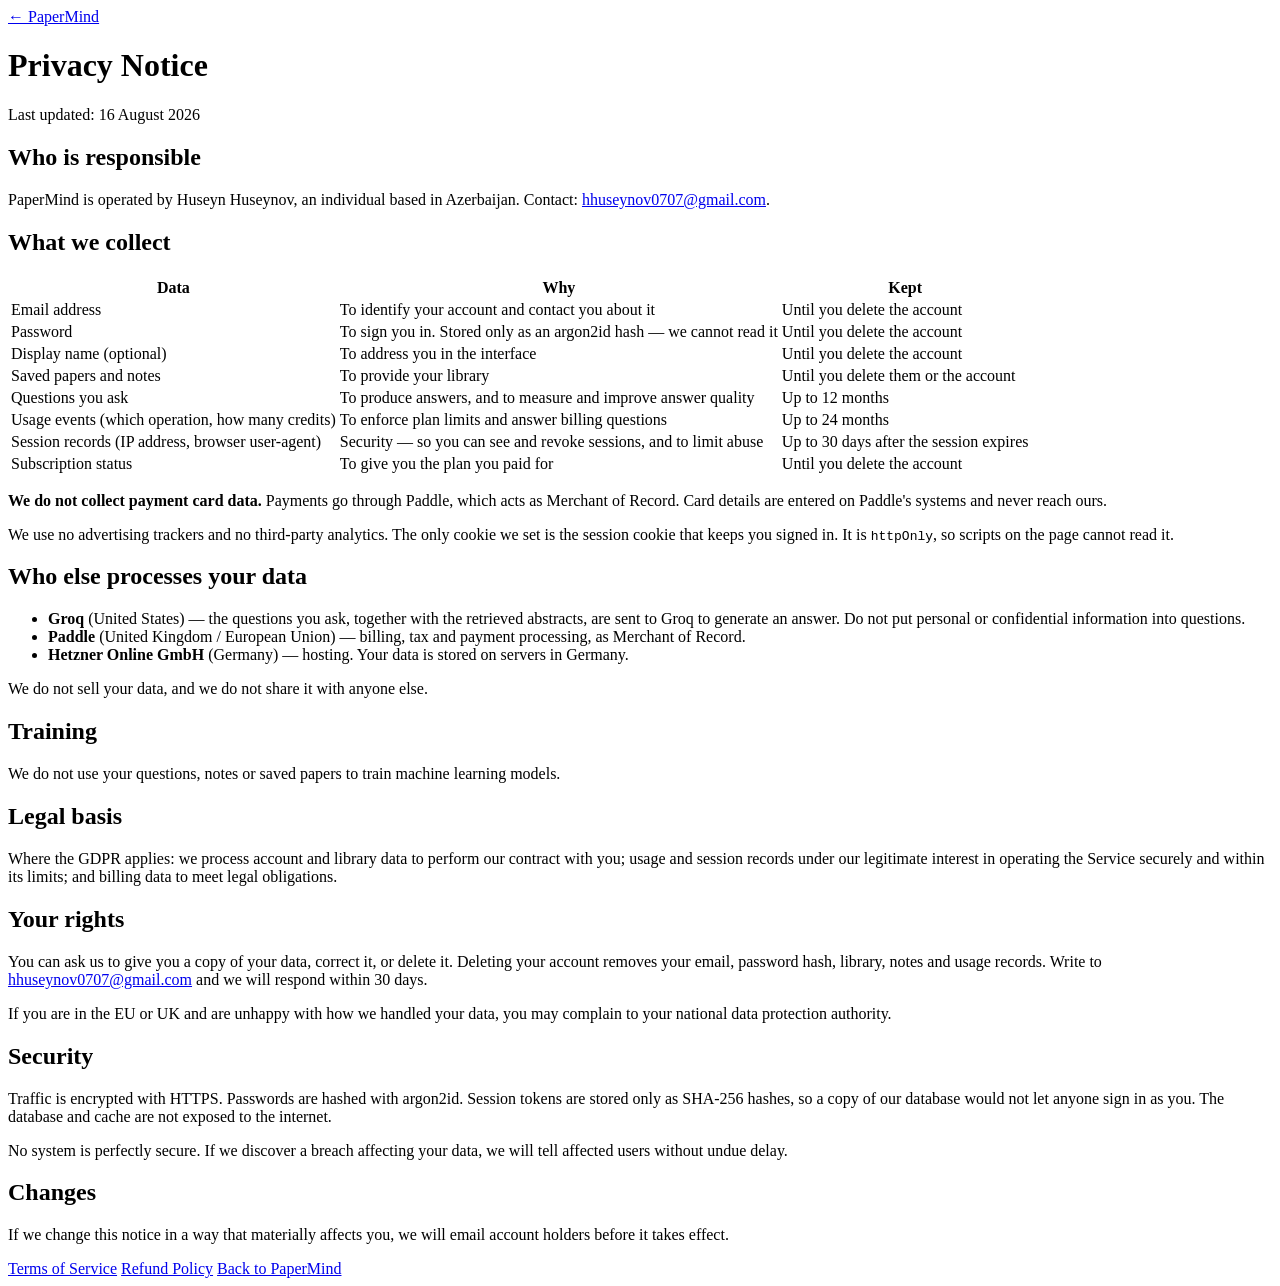
==== backend/app/static/privacy.html @ 2d725484 "feat: hüquqi sehifeler — Paddle domen tesdiqi ucun mecburi Paddle-da domen "Pending" statusundadir v" ====
<!doctype html>
<html lang="en">
<head>
  <meta charset="utf-8">
  <meta name="viewport" content="width=device-width, initial-scale=1">
  <title>Privacy Notice — PaperMind</title>
  <link rel="icon" href="/icon.svg" type="image/svg+xml">
  <link rel="stylesheet" href="/style.css?v=3.2.1">
  <link rel="stylesheet" href="/legal.css?v=1">
</head>
<body class="legal">
<main class="legal-wrap">
  <a class="legal-back" href="/">&larr; PaperMind</a>
  <h1>Privacy Notice</h1>
  <p class="legal-meta">Last updated: 16 August 2026</p>

  <h2>Who is responsible</h2>
  <p>
    PaperMind is operated by Huseyn Huseynov, an individual based in Azerbaijan.
    Contact: <a href="mailto:hhuseynov0707@gmail.com">hhuseynov0707@gmail.com</a>.
  </p>

  <h2>What we collect</h2>
  <table class="legal-table">
    <thead><tr><th>Data</th><th>Why</th><th>Kept</th></tr></thead>
    <tbody>
      <tr>
        <td>Email address</td>
        <td>To identify your account and contact you about it</td>
        <td>Until you delete the account</td>
      </tr>
      <tr>
        <td>Password</td>
        <td>To sign you in. Stored only as an argon2id hash — we cannot read it</td>
        <td>Until you delete the account</td>
      </tr>
      <tr>
        <td>Display name (optional)</td>
        <td>To address you in the interface</td>
        <td>Until you delete the account</td>
      </tr>
      <tr>
        <td>Saved papers and notes</td>
        <td>To provide your library</td>
        <td>Until you delete them or the account</td>
      </tr>
      <tr>
        <td>Questions you ask</td>
        <td>To produce answers, and to measure and improve answer quality</td>
        <td>Up to 12 months</td>
      </tr>
      <tr>
        <td>Usage events (which operation, how many credits)</td>
        <td>To enforce plan limits and answer billing questions</td>
        <td>Up to 24 months</td>
      </tr>
      <tr>
        <td>Session records (IP address, browser user-agent)</td>
        <td>Security — so you can see and revoke sessions, and to limit abuse</td>
        <td>Up to 30 days after the session expires</td>
      </tr>
      <tr>
        <td>Subscription status</td>
        <td>To give you the plan you paid for</td>
        <td>Until you delete the account</td>
      </tr>
    </tbody>
  </table>

  <p>
    <strong>We do not collect payment card data.</strong> Payments go through
    Paddle, which acts as Merchant of Record. Card details are entered on
    Paddle's systems and never reach ours.
  </p>
  <p>
    We use no advertising trackers and no third-party analytics. The only
    cookie we set is the session cookie that keeps you signed in. It is
    <code>httpOnly</code>, so scripts on the page cannot read it.
  </p>

  <h2>Who else processes your data</h2>
  <ul>
    <li>
      <strong>Groq</strong> (United States) — the questions you ask, together
      with the retrieved abstracts, are sent to Groq to generate an answer.
      Do not put personal or confidential information into questions.
    </li>
    <li>
      <strong>Paddle</strong> (United Kingdom / European Union) — billing,
      tax and payment processing, as Merchant of Record.
    </li>
    <li>
      <strong>Hetzner Online GmbH</strong> (Germany) — hosting. Your data is
      stored on servers in Germany.
    </li>
  </ul>
  <p>We do not sell your data, and we do not share it with anyone else.</p>

  <h2>Training</h2>
  <p>
    We do not use your questions, notes or saved papers to train machine
    learning models.
  </p>

  <h2>Legal basis</h2>
  <p>
    Where the GDPR applies: we process account and library data to perform our
    contract with you; usage and session records under our legitimate interest
    in operating the Service securely and within its limits; and billing data
    to meet legal obligations.
  </p>

  <h2>Your rights</h2>
  <p>
    You can ask us to give you a copy of your data, correct it, or delete it.
    Deleting your account removes your email, password hash, library, notes and
    usage records. Write to
    <a href="mailto:hhuseynov0707@gmail.com">hhuseynov0707@gmail.com</a> and we
    will respond within 30 days.
  </p>
  <p>
    If you are in the EU or UK and are unhappy with how we handled your data,
    you may complain to your national data protection authority.
  </p>

  <h2>Security</h2>
  <p>
    Traffic is encrypted with HTTPS. Passwords are hashed with argon2id.
    Session tokens are stored only as SHA-256 hashes, so a copy of our database
    would not let anyone sign in as you. The database and cache are not exposed
    to the internet.
  </p>
  <p>
    No system is perfectly secure. If we discover a breach affecting your data,
    we will tell affected users without undue delay.
  </p>

  <h2>Changes</h2>
  <p>
    If we change this notice in a way that materially affects you, we will
    email account holders before it takes effect.
  </p>

  <nav class="legal-links">
    <a href="/terms.html">Terms of Service</a>
    <a href="/refunds.html">Refund Policy</a>
    <a href="/">Back to PaperMind</a>
  </nav>
</main>
</body>
</html>
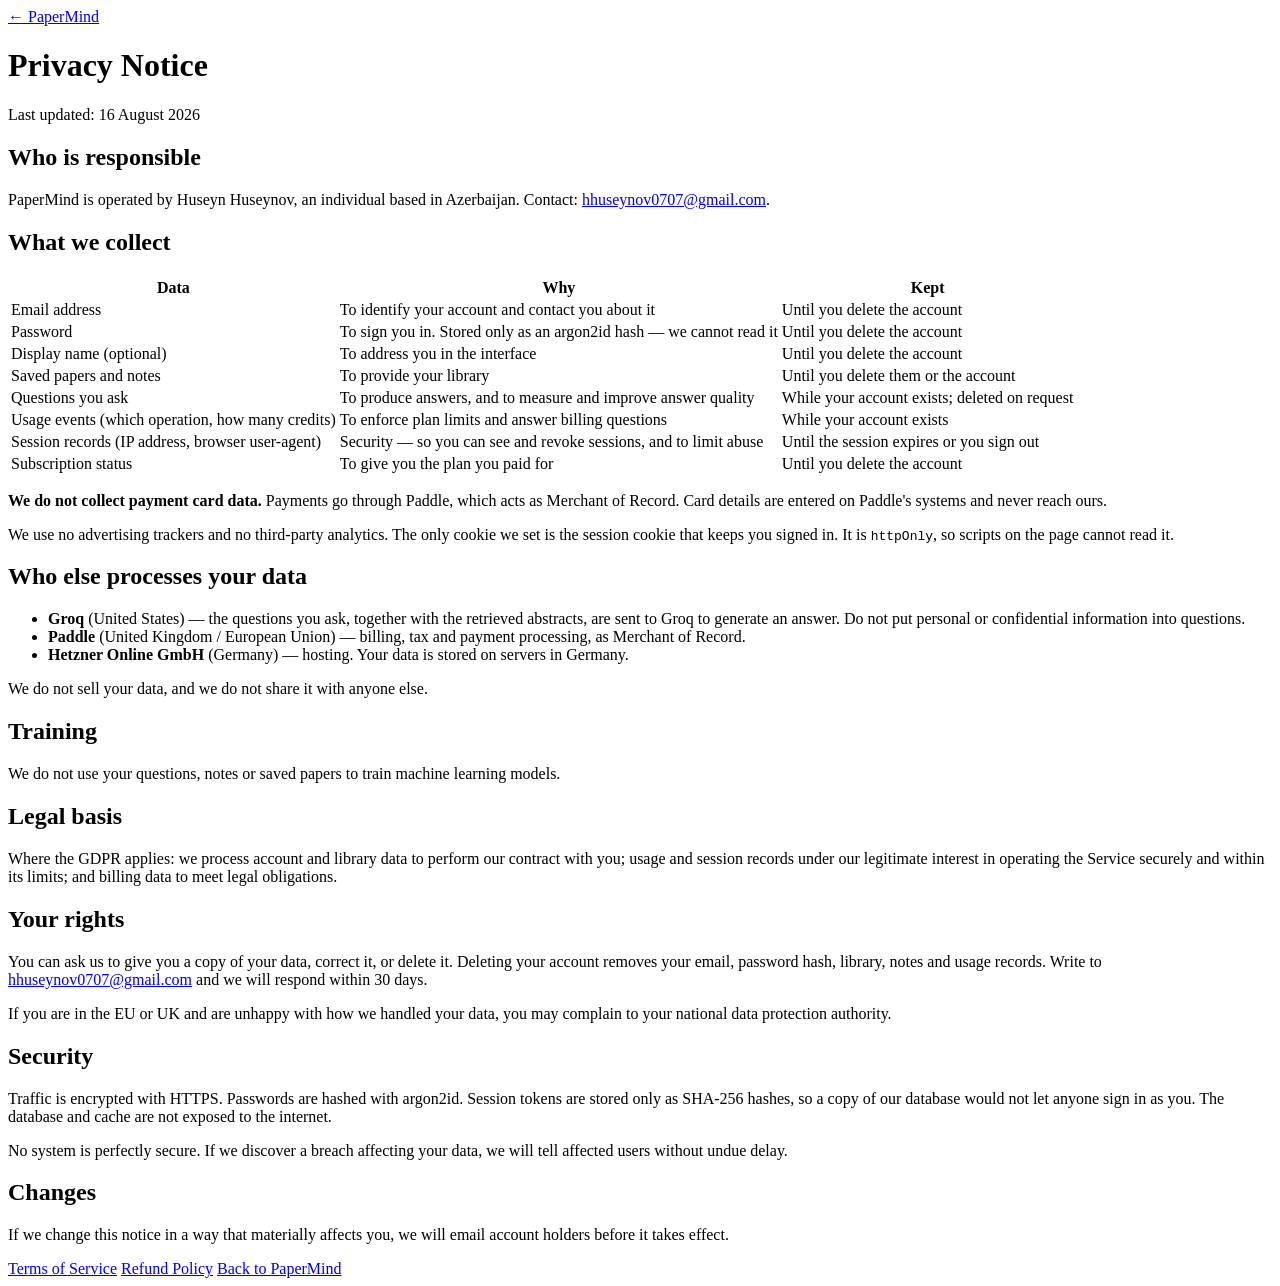
==== commit 809166be: "fix(privacy): yerine yetirilmeyen saxlama muddetleri duzeldildi Bildirisde "12 ay", "24 ay", "30 gun" ====
--- a/backend/app/static/privacy.html
+++ b/backend/app/static/privacy.html
@@ -47,17 +47,17 @@
       <tr>
         <td>Questions you ask</td>
         <td>To produce answers, and to measure and improve answer quality</td>
-        <td>Up to 12 months</td>
+        <td>While your account exists; deleted on request</td>
       </tr>
       <tr>
         <td>Usage events (which operation, how many credits)</td>
         <td>To enforce plan limits and answer billing questions</td>
-        <td>Up to 24 months</td>
+        <td>While your account exists</td>
       </tr>
       <tr>
         <td>Session records (IP address, browser user-agent)</td>
         <td>Security — so you can see and revoke sessions, and to limit abuse</td>
-        <td>Up to 30 days after the session expires</td>
+        <td>Until the session expires or you sign out</td>
       </tr>
       <tr>
         <td>Subscription status</td>
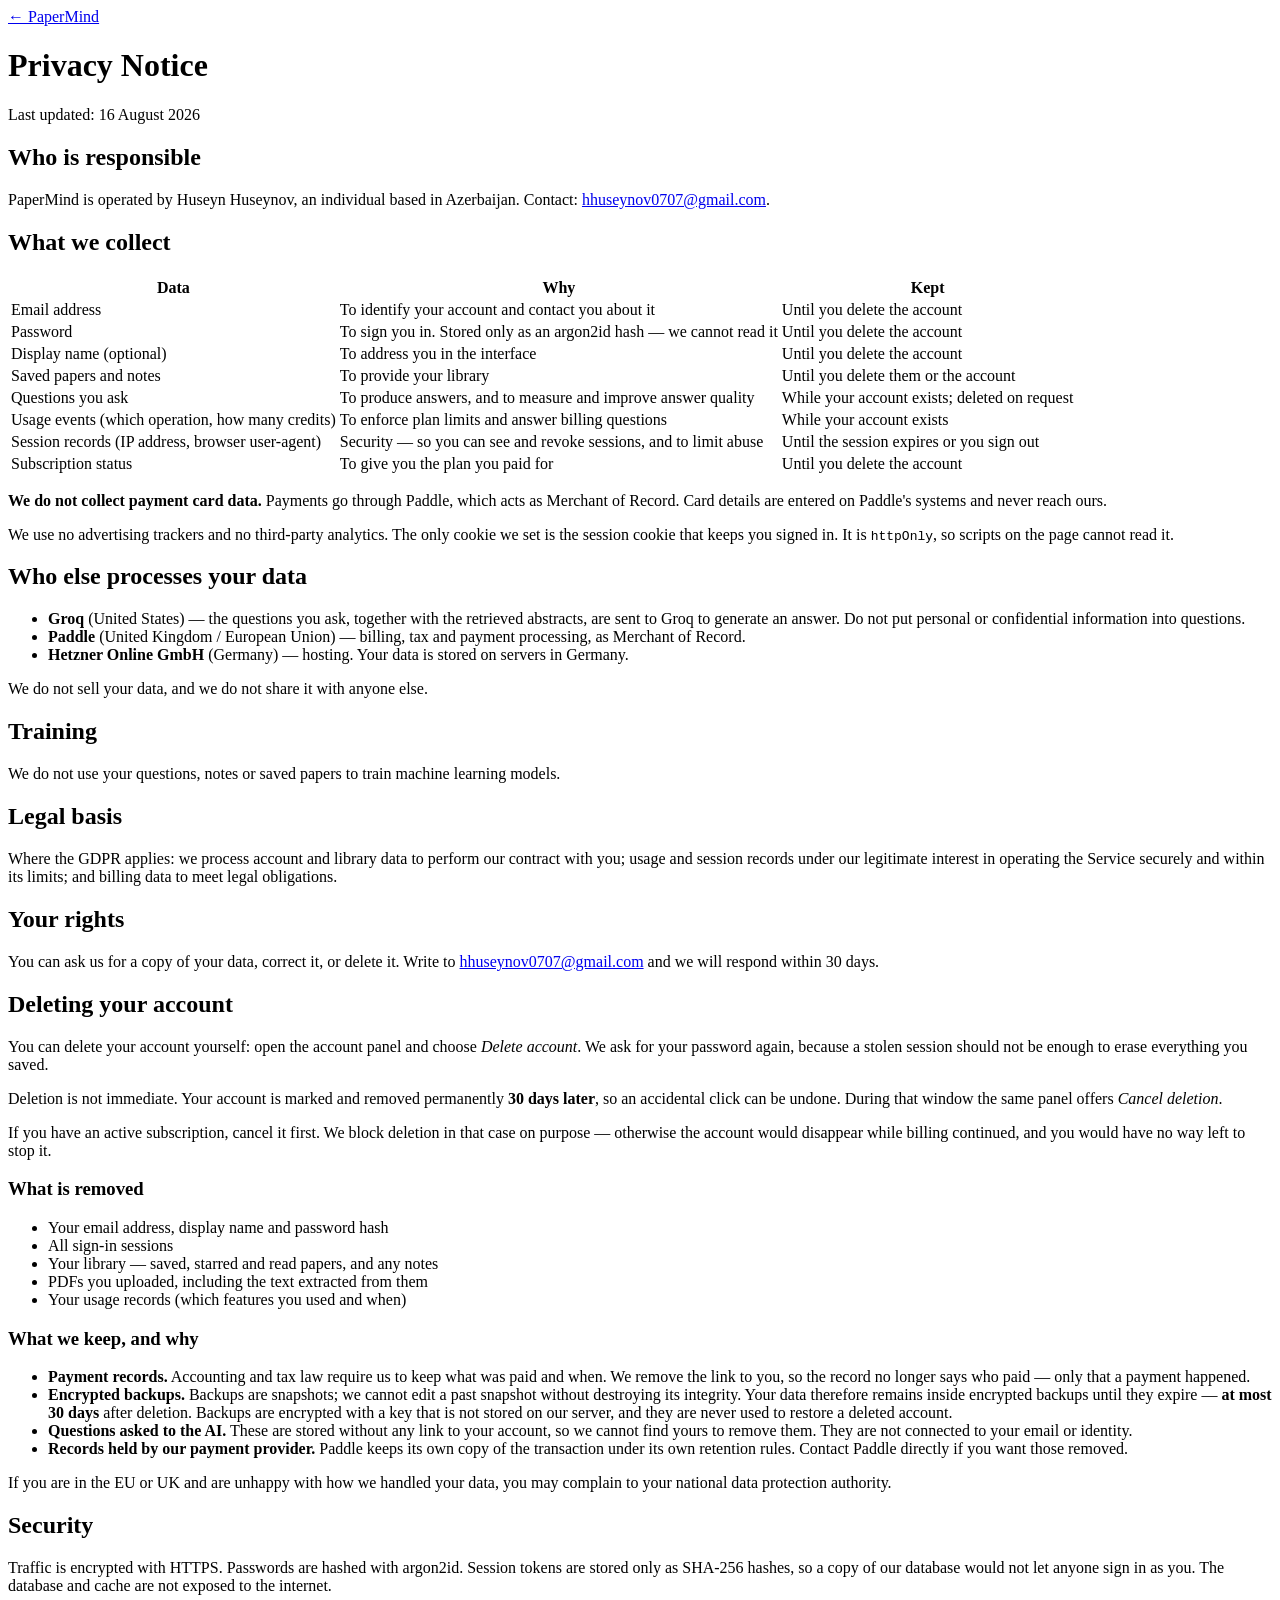
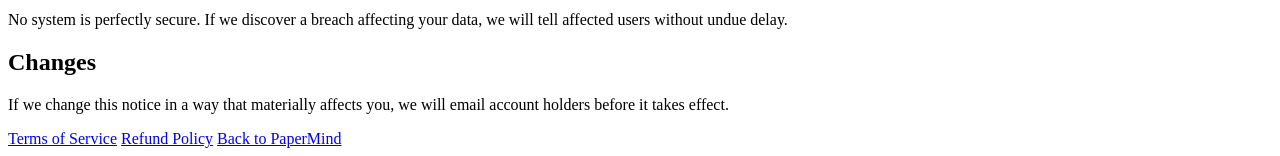
==== commit bf1de434: "fix(gdpr): tarix formati + mexfilik metninde silinmeyenler Tarix: 'toLocaleDateString(az-AZ, {month:" ====
--- a/backend/app/static/privacy.html
+++ b/backend/app/static/privacy.html
@@ -112,12 +112,62 @@
 
   <h2>Your rights</h2>
   <p>
-    You can ask us to give you a copy of your data, correct it, or delete it.
-    Deleting your account removes your email, password hash, library, notes and
-    usage records. Write to
+    You can ask us for a copy of your data, correct it, or delete it. Write to
     <a href="mailto:hhuseynov0707@gmail.com">hhuseynov0707@gmail.com</a> and we
     will respond within 30 days.
   </p>
+
+  <h2>Deleting your account</h2>
+  <p>
+    You can delete your account yourself: open the account panel and choose
+    <em>Delete account</em>. We ask for your password again, because a stolen
+    session should not be enough to erase everything you saved.
+  </p>
+  <p>
+    Deletion is not immediate. Your account is marked and removed permanently
+    <strong>30 days later</strong>, so an accidental click can be undone. During
+    that window the same panel offers <em>Cancel deletion</em>.
+  </p>
+  <p>
+    If you have an active subscription, cancel it first. We block deletion in
+    that case on purpose — otherwise the account would disappear while billing
+    continued, and you would have no way left to stop it.
+  </p>
+
+  <h3>What is removed</h3>
+  <ul>
+    <li>Your email address, display name and password hash</li>
+    <li>All sign-in sessions</li>
+    <li>Your library — saved, starred and read papers, and any notes</li>
+    <li>PDFs you uploaded, including the text extracted from them</li>
+    <li>Your usage records (which features you used and when)</li>
+  </ul>
+
+  <h3>What we keep, and why</h3>
+  <ul>
+    <li>
+      <strong>Payment records.</strong> Accounting and tax law require us to keep
+      what was paid and when. We remove the link to you, so the record no longer
+      says who paid — only that a payment happened.
+    </li>
+    <li>
+      <strong>Encrypted backups.</strong> Backups are snapshots; we cannot edit a
+      past snapshot without destroying its integrity. Your data therefore remains
+      inside encrypted backups until they expire — <strong>at most 30 days</strong>
+      after deletion. Backups are encrypted with a key that is not stored on our
+      server, and they are never used to restore a deleted account.
+    </li>
+    <li>
+      <strong>Questions asked to the AI.</strong> These are stored without any link
+      to your account, so we cannot find yours to remove them. They are not
+      connected to your email or identity.
+    </li>
+    <li>
+      <strong>Records held by our payment provider.</strong> Paddle keeps its own
+      copy of the transaction under its own retention rules. Contact Paddle
+      directly if you want those removed.
+    </li>
+  </ul>
   <p>
     If you are in the EU or UK and are unhappy with how we handled your data,
     you may complain to your national data protection authority.
